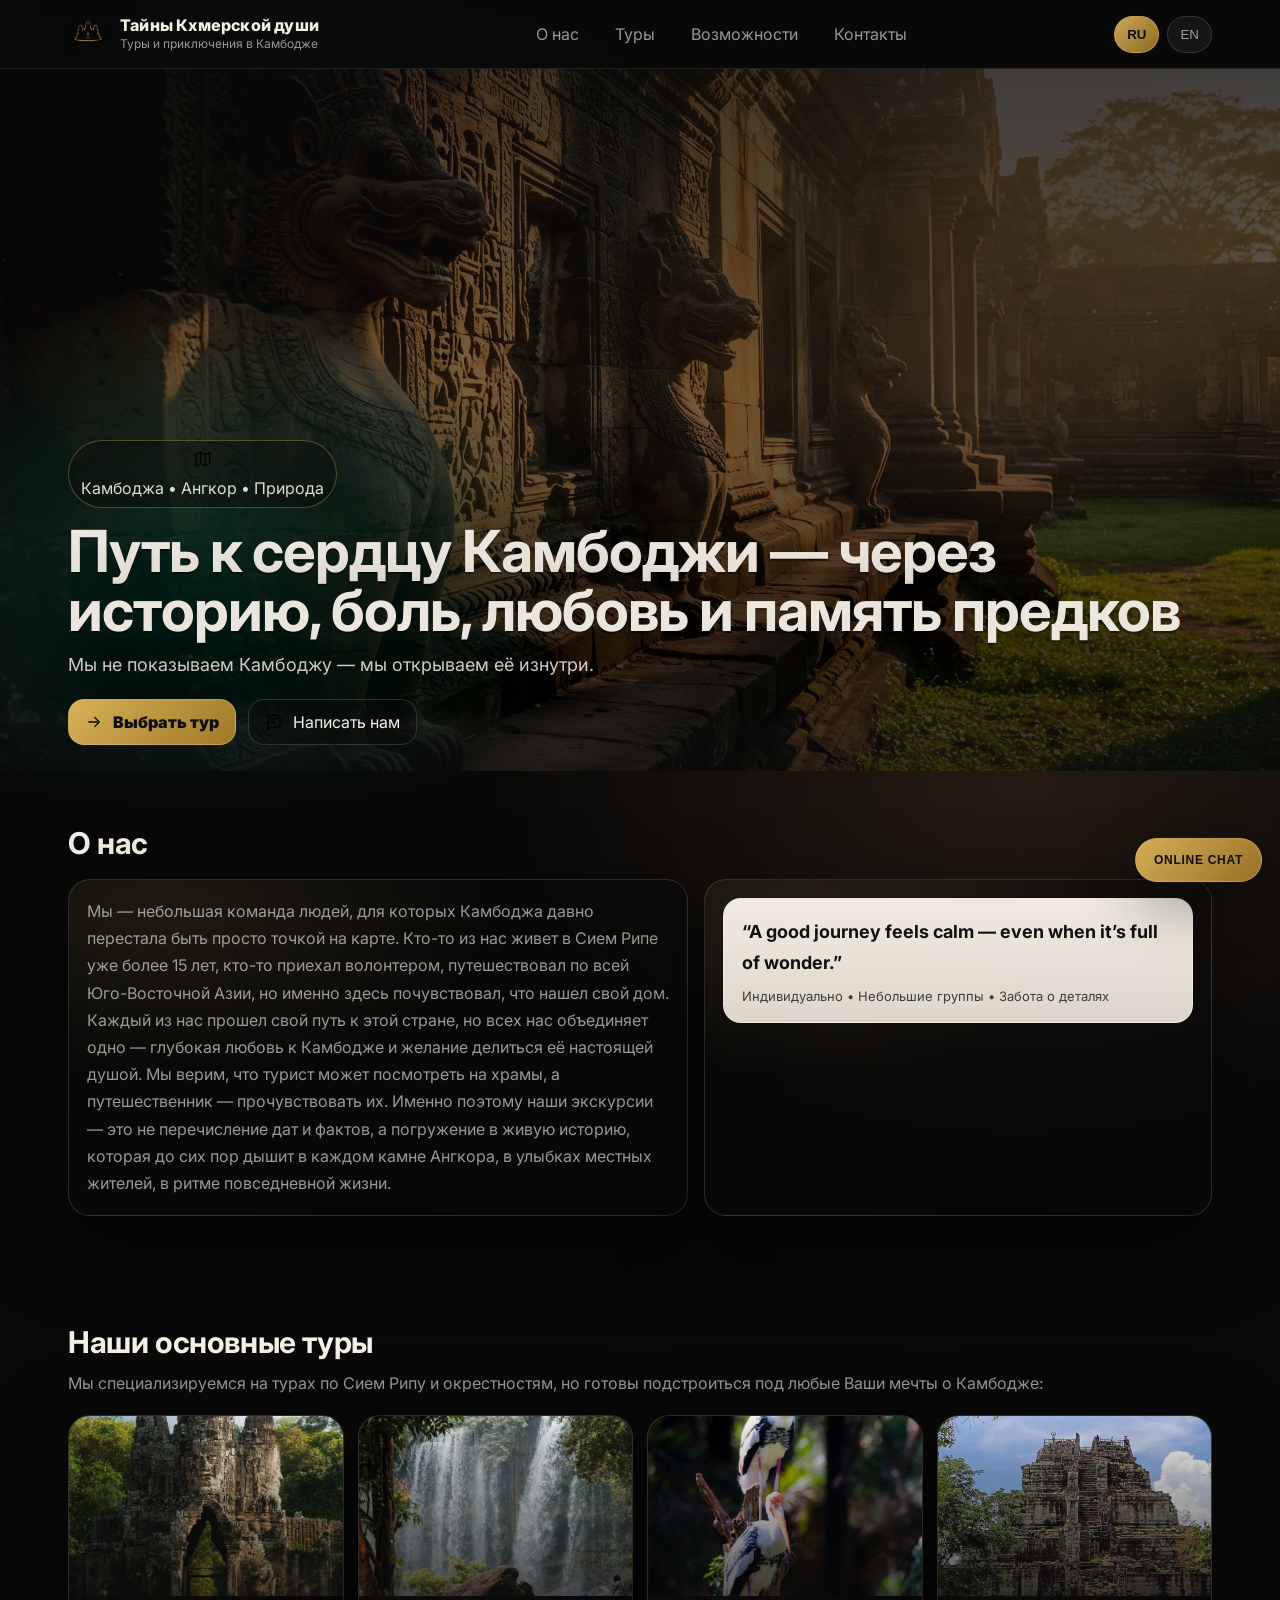
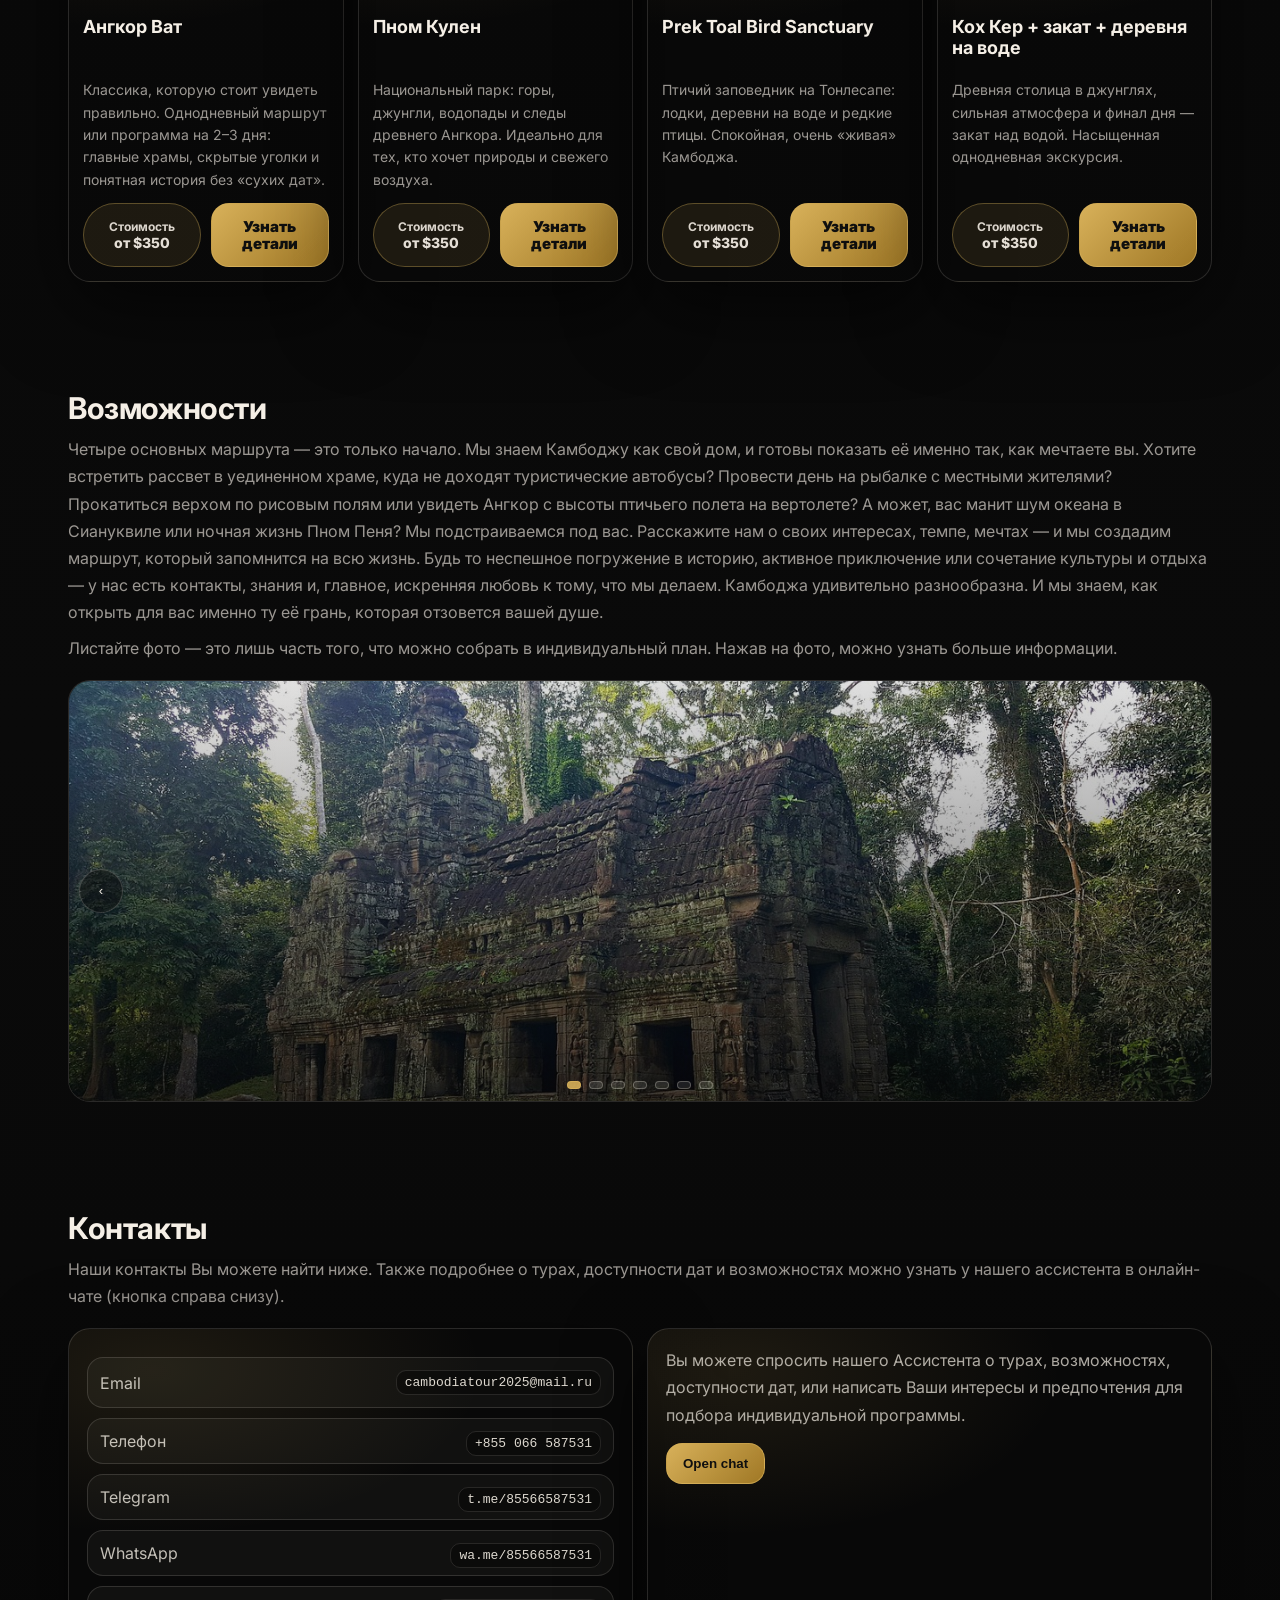
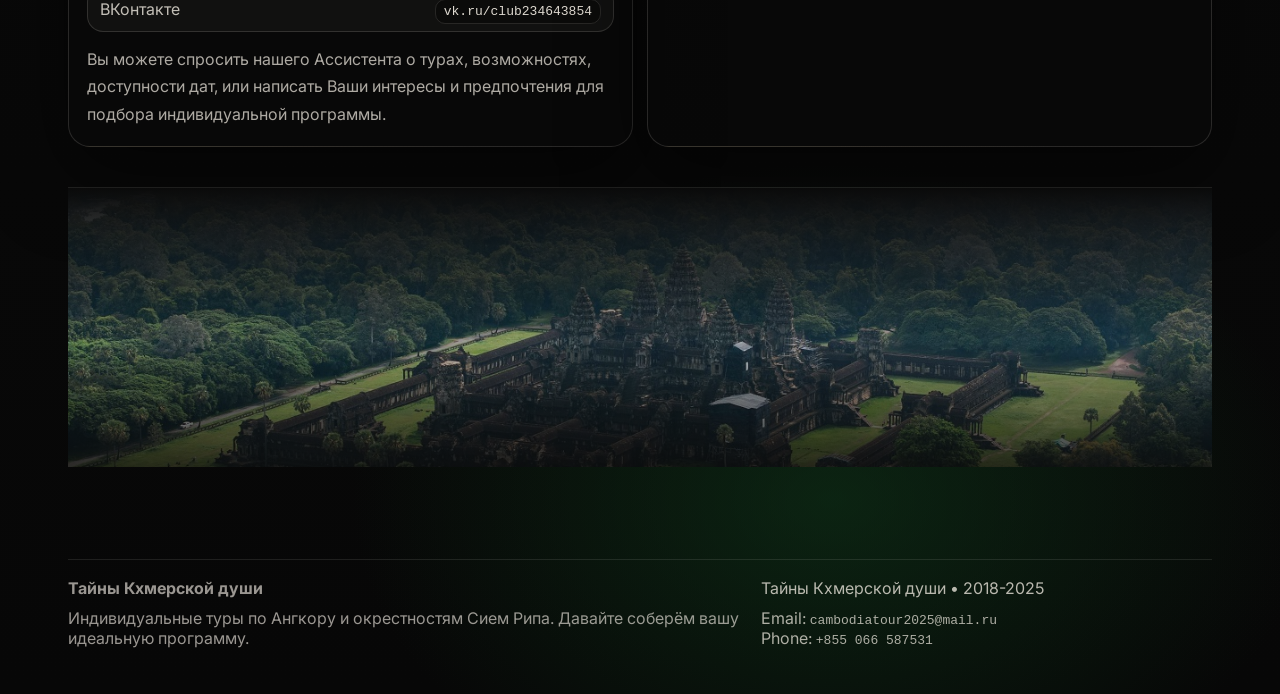
==== index.html @ 043d1177 "Update site to new version" ====
<!doctype html>
<html lang="ru">
<head>
  <meta charset="utf-8" />
  <meta name="viewport" content="width=device-width,initial-scale=1" />
  <title>Тайны Кхмерской души — Туры в Камбодже</title>
  <meta name="description" content="Премиальные туры и впечатления в Камбодже: Ангкор Ват, Пном Кулен, Prek Toal, Кох Кер." />
  <link rel="icon" href="assets/img/favicon.png" />
  <link rel="preconnect" href="https://fonts.googleapis.com">
  <link rel="preconnect" href="https://fonts.gstatic.com" crossorigin>
  <link href="https://fonts.googleapis.com/css2?family=Inter:wght@400;600;700;800;900&display=swap" rel="stylesheet">
  <link rel="stylesheet" href="css/styles.css" />
</head>
<body>

<header>
  <div class="container">
    <div class="nav">
      <a class="brand" href="#top" aria-label="Home">
        <img src="assets/img/logo.png" alt="Logo" />
        <div class="title">
          <b id="brandName">Тайны Кхмерской души</b>
          <span id="brandTag">Туры и приключения в Камбодже</span>
        </div>
      </a>

      <nav aria-label="Primary">
        <ul>
          <li><a href="#about" data-i18n="nav_about">О нас</a></li>
          <li><a href="#tours" data-i18n="nav_tours">Туры</a></li>
          <li><a href="#abilities" data-i18n="nav_abilities">Возможности</a></li>
          <li><a href="#contacts" data-i18n="nav_contacts">Контакты</a></li>
        </ul>
      </nav>

      <div class="lang" aria-label="Language">
        <button data-lang="ru" class="active">RU</button>
        <button data-lang="en">EN</button>
      </div>
    </div>
  </div>
</header>

<main id="top">
  <section class="hero" aria-label="Hero">
    <div class="container inner">
      <div class="pill">
        <img src="assets/icons/map.svg" alt="" />
        <span data-i18n="hero_pill">Камбоджа • Туры • Камбоджа</span>
      </div>

      <h1 data-i18n="hero_title">Путь к сердцу Камбоджи — через историю, боль, любовь и память предков</h1>
      <p class="lead" data-i18n="hero_lead">
        Мы не показываем Камбоджу — мы открываем её изнутри.
      </p>

      <div class="actions">
        <a class="btn primary" href="#tours">
          <img class="ic" src="assets/icons/arrow.svg" alt="" />
          <span data-i18n="hero_cta_primary">Выбрать тур</span>
        </a>

        <a class="btn" href="#contacts">
          <img class="ic" src="assets/icons/chat.svg" alt="" />
          <span data-i18n="hero_cta_secondary">Написать нам</span>
        </a>
      </div>
    </div>
  </section>

  <section id="about" class="section">
    <div class="container">
      <h2 data-i18n="about_title">О нас</h2>

      <div class="about-grid">
        <div class="card about-card">
          <p data-i18n="about_text"></p>
        </div>
        <div class="card about-card">
          <div class="cream cream-inner">
            <p class="quote">“A good journey feels calm — even when it’s full of wonder.”</p>
            <div class="small" data-i18n="about_note"></div>
          </div>
        </div>
      </div>
    </div>
  </section>

  <section id="tours" class="section">
    <div class="container">
      <h2 data-i18n="tours_title"></h2>
      <p data-i18n="tours_lead"></p>

      <div class="tours">
        <article class="card tour">
          <div class="media" style="background-image:url('assets/img/tour1_angkorwat.jpg')"></div>
          <div class="body">
            <h3 data-i18n="tour1_t"></h3>
            <p data-i18n="tour1_p">Классика, которую стоит увидеть правильно. Однодневный маршрут или программа на 2–3 дня: главные храмы, скрытые уголки и понятная история без «сухих дат».</p>
            <div class="price">
              <span class="tag"><span class="price-title" data-i18n="price_from"></span><span class="price-value" data-i18n="price_from_350"></span></span>
              <a class="btn primary" href="tours/angkor-wat.html"><span data-i18n="order_btn"></span></a>
            </div>
          </div>
        </article>

        <article class="card tour">
          <div class="media" style="background-image:url('assets/img/tour2_phnomkulen.jpg')"></div>
          <div class="body">
            <h3 data-i18n="tour2_t"></h3>
            <p data-i18n="tour2_p">Национальный парк: горы, джунгли, водопады и следы древнего Ангкора. Идеально для тех, кто хочет природы и свежего воздуха.</p>
            <div class="price">
              <span class="tag"><span class="price-title" data-i18n="price_from"></span><span class="price-value" data-i18n="price_from_350"></span></span>
              <a class="btn primary" href="tours/phnom-kulen.html"><span data-i18n="order_btn"></span></a>
            </div>
          </div>
        </article>

        <article class="card tour">
          <div class="media" style="background-image:url('assets/img/tour3_prektoal.jpg')"></div>
          <div class="body">
            <h3 data-i18n="tour3_t"></h3>
            <p data-i18n="tour3_p">Птичий заповедник на Тонлесапе: лодки, деревни на воде и редкие птицы. Спокойная, очень «живая» Камбоджа.</p>
            <div class="price">
              <span class="tag"><span class="price-title" data-i18n="price_from"></span><span class="price-value" data-i18n="price_from_350"></span></span>
              <a class="btn primary" href="tours/prek-toal.html"><span data-i18n="order_btn"></span></a>
            </div>
          </div>
        </article>

        <article class="card tour">
          <div class="media" style="background-image:url('assets/img/tour4_kohker.jpg')"></div>
          <div class="body">
            <h3 data-i18n="tour4_t"></h3>
            <p data-i18n="tour4_p">Древняя столица в джунглях, сильная атмосфера и финал дня — закат над водой. Насыщенная однодневная экскурсия.</p>
            <div class="price">
              <span class="tag"><span class="price-title" data-i18n="price_from"></span><span class="price-value" data-i18n="price_from_350"></span></span>
              <a class="btn primary" href="tours/koh-ker.html"><span data-i18n="order_btn"></span></a>
            </div>
          </div>
        </article>
      </div>
    </div>
  </section>

  <section id="abilities" class="section">
    <div class="container">
      <h2 data-i18n="abilities_title"></h2>
      <p data-i18n="abilities_lead"></p>
      <p style="margin-top:8px" data-i18n="abilities_hint"></p>

      <div class="carousel" id="abilityCarousel" aria-label="Abilities carousel">
        <div class="track" id="abilityTrack">
          <div class="slide" style="background-image:url('assets/img/ability1.jpg')" data-href="tours/angkor-wat.html" aria-label="Angkor Wat"></div>
          <div class="slide" style="background-image:url('assets/img/ability2.jpg')"></div>
          <div class="slide" style="background-image:url('assets/img/ability3.jpg')" data-href="tours/floating-village.html" aria-label="Floating village"></div>
          <div class="slide" style="background-image:url('assets/img/ability4.jpg')" data-href="tours/koh-ker.html" aria-label="Koh Ker"></div>
          <div class="slide" style="background-image:url('assets/img/ability5.jpg')" data-href="tours/lotus-farm.html" aria-label="Jeep tours"></div>
          <div class="slide" style="background-image:url('assets/img/ability6_jeeps.jpg')" data-href="tours/jeeps.html" aria-label="Jeep tours"></div>
          <div class="slide" style="background-image:url('assets/img/ability-fishing.jpg')" data-href="tours/fishing.html" aria-label="Fishing"></div>
        </div>
        <div class="controls">
          <button id="prevSlide" aria-label="Previous">‹</button>
          <button id="nextSlide" aria-label="Next">›</button>
        </div>
        <div class="dots" id="abilityDots" aria-label="Carousel dots"></div>
      </div>
    </div>
  </section>

  <section id="contacts" class="section">
    <div class="container">
      <h2 data-i18n="contacts_title"></h2>
      <p data-i18n="contacts_lead"></p>

      <div class="contacts">
        <div class="card panel">
          <div class="field"><span data-i18n="email"></span> <code>cambodiatour2025@mail.ru</code></div>
          <div class="field"><span data-i18n="phone"></span> <a href="tel:+855066587531"><code>+855 066 587531</code></a></div>
          <div class="field"><span data-i18n="telegram"></span> <a href="https://t.me/85566587531" target="_blank" rel="noopener"><code>t.me/85566587531</code></a></div>
          <div class="field"><span data-i18n="whatsapp"></span> <a href="https://wa.me/85566587531" target="_blank" rel="noopener"><code>wa.me/85566587531</code></a></div>
          <div class="field"><span data-i18n="vk"></span> <a href="https://vk.ru/club234643854" target="_blank" rel="noopener"><code>vk.ru/club234643854</code></a></div>
<p style="margin-top:14px;color:rgba(245,239,230,.7)" data-i18n="chat_note"></p>
        </div>

        <div class="card panel">
<p style="margin:0;color:rgba(245,239,230,.7);line-height:1.7" data-i18n="chat_note"></p>
          <div class="actions" style="margin-top:14px">
            <button class="btn primary" type="button" data-open-chat>
              <span>Open chat</span>
            </button>
          </div>
        </div>
      </div>

      <div class="footer-photo" aria-label="Footer photo"></div>
    </div>
  </section>
</main>

<footer>
  <div class="container">
    <hr class="sep" />
    <div class="footer-grid">
      <div>
        <b id="footerBrand">Тайны Кхмерской души</b>
        <p style="margin:10px 0 0" data-i18n="footer_text"></p>
      </div>
      <div>
        <div style="color:rgba(245,239,230,.75)" data-i18n="footer_rights"></div>
        <div style="margin-top:10px;color:rgba(245,239,230,.7)">
          Email: <a href="mailto:cambodiatour2025@mail.ru" style="color:inherit;text-decoration:none"><code>cambodiatour2025@mail.ru</code></a><br/>
          Phone: <a href="tel:+855066587531" style="color:inherit;text-decoration:none"><code>+855 066 587531</code></a>
        </div>
      </div>
    </div>
  </div>
</footer>

<button class="chat-fab" id="chatFab" aria-label="Open chat" type="button">
  <span>Online chat</span>
</button>

<div class="chat-panel" id="chatPanel" aria-label="Chat panel">
  <div class="card" style="height:100%">
    <div class="chat-head">
      <b>Online assistant</b>
      <button id="chatClose" aria-label="Close">✕</button>
    </div>
    <div class="chat-body" id="chatBody">
      <div class="msg">👋 Привет! Напишите свои предпочтения и интересы — предложу туры, маршруты.</div>
    </div>
    <div class="chat-input">
      <input id="chatInput" placeholder="Message..." />
      <button id="chatSend" type="button">Send</button>
    </div>
  </div>
</div>

<script src="js/i18n.js"></script>
<script src="js/config.js"></script>
<script src="js/app.js"></script>
</body>
</html>
---- css/styles.css ----
:root{
  --bg:#0a0a0a;
  --forest:#0f3b2e;
  --forest2:#0f3b1b;
  --wood:#3b2a1a;
  --cream:#f5efe6;
  --cream2:#efe7dc;
  --ink:#0f0f0f;
  --gold:#d8b15a;
  --gold2:#b88a2a;
  --muted: rgba(245,239,230,.78);
  --muted2: rgba(245,239,230,.62);
  --border: rgba(245,239,230,.14);
  --shadow: 0 26px 80px rgba(0,0,0,.55);
  --radius: 22px;
}
*{box-sizing:border-box}
html{scroll-behavior:smooth}
body{
  margin:0;
  font-family: Inter, system-ui, -apple-system, Segoe UI, Roboto, Arial, sans-serif;
  color: var(--cream);
  background:
    radial-gradient(1200px 700px at 16% 10%, rgba(15,59,46,.75), transparent 60%),
    radial-gradient(900px 600px at 80% 20%, rgba(59,42,26,.55), transparent 60%),
    radial-gradient(800px 560px at 65% 95%, rgba(15,59,27,.55), transparent 60%),
    linear-gradient(180deg, #070707 0%, #0a0a0a 60%, #070707 100%);
}
a{color:inherit;text-decoration:none}
img{max-width:100%;display:block}
.container{max-width:1180px;margin:0 auto;padding:0 18px}

header{
  position:sticky;top:0;z-index:40;
  backdrop-filter: blur(10px);
  background: rgba(10,10,10,.62);
  border-bottom: 1px solid rgba(245,239,230,.10);
}
.nav{display:flex;align-items:center;justify-content:space-between;padding:14px 0;gap:14px}
.brand{display:flex;align-items:center;gap:12px;min-width:260px}
.brand img{width:40px;height:40px;filter: drop-shadow(0 10px 22px rgba(0,0,0,.6))}
.brand .title{display:flex;flex-direction:column;line-height:1.05}
.brand .title b{font-weight:800;letter-spacing:.2px}
.brand .title span{font-size:12px;color:var(--muted2);margin-top:4px}

nav ul{display:flex;list-style:none;gap:10px;padding:0;margin:0;align-items:center}
nav a{padding:10px 12px;border-radius:999px;color:var(--muted2);border:1px solid transparent}
nav a:hover{color:var(--cream);border-color:rgba(245,239,230,.16);background:rgba(245,239,230,.06)}

.lang{display:flex;gap:8px;align-items:center}
.lang button{
  padding:10px 12px;border-radius:999px;
  border:1px solid rgba(245,239,230,.14);
  background:rgba(245,239,230,.06);
  color:var(--muted2);cursor:pointer
}
.lang button.active{
  color:var(--ink);
  background:linear-gradient(135deg, rgba(216,177,90,.95), rgba(184,138,42,.75));
  border-color:rgba(216,177,90,.55);
  font-weight:800
}

.hero{
  position:relative;min-height:78vh;display:flex;align-items:flex-end;
  padding:44px 0 26px;overflow:hidden
}
.hero::before{
  content:"";position:absolute;inset:0;
  background-image:url("../assets/img/hero.jpg");
  background-size:cover;background-position:center;
  filter:saturate(1.05) contrast(1.05);
  transform:scale(1.02);
  z-index:0;
}
.hero::after{
  content:"";position:absolute;inset:0;
  background:
    radial-gradient(700px 500px at 16% 70%, rgba(15,59,46,.70), transparent 55%),
    radial-gradient(800px 520px at 82% 30%, rgba(59,42,26,.60), transparent 58%),
    linear-gradient(180deg, rgba(10,10,10,.78) 0%, rgba(10,10,10,.55) 45%, rgba(10,10,10,.82) 100%);
  z-index:0;pointer-events:none;
}
.hero .inner{position:relative;z-index:1;width:100%}
.pill{
  display:inline-flex;
  flex-direction:column;
  align-items:center;
  gap:2px;
  text-align:center;align-items:center;gap:10px;
  padding:9px 12px;border-radius:999px;
  border:1px solid rgba(216,177,90,.35);
  background:rgba(10,10,10,.40);
  color:rgba(245,239,230,.92)
}
.pill img{width:18px;height:18px;opacity:.95}
.hero h1{
  margin:14px 0 10px;
  font-size:clamp(34px, 4.6vw, 58px);
  line-height:1.02;letter-spacing:-1px;
  color: rgba(245,239,230,.96);
  text-shadow:0 18px 70px rgba(0,0,0,.75), 0 2px 0 rgba(0,0,0,.35);
  
  white-space: pre-line;
}
.hero .lead{
  max-width:760px;font-size:18px;line-height:1.7;
  color:rgba(245,239,230,.84);margin:0 0 18px;
  text-shadow:0 12px 42px rgba(0,0,0,.6);
}
.actions{display:flex;flex-wrap:wrap;gap:12px;margin-top:14px}
.btn{
  display:inline-flex;
  flex-direction:row;
  align-items:center;
  justify-content:center;
  gap:10px;
  text-align:center;
  padding:12px 16px;
  border-radius:16px;
  border:1px solid rgba(245,239,230,.16);
  background:rgba(10,10,10,.42);
  color:var(--cream);
  cursor:pointer;
  transition:transform .15s ease, background .15s ease, border-color .15s ease;
}
.btn:hover{transform:translateY(-1px);background:rgba(245,239,230,.08);border-color:rgba(245,239,230,.22)}
.btn.primary{
  color:var(--ink);
  background:linear-gradient(135deg, rgba(216,177,90,1), rgba(184,138,42,.86));
  border-color:rgba(216,177,90,.65);
  font-weight:900
}
.btn.primary:hover{background:linear-gradient(135deg, rgba(216,177,90,1), rgba(184,138,42,.9))}
.btn .ic{width:18px;height:18px;opacity:.95}

.section{padding:54px 0}
.section h2{margin:0 0 10px;font-size:30px;letter-spacing:-.4px}
.section p{margin:0;color:var(--muted2);line-height:1.7}

.card{
  border-radius:var(--radius);
  border:1px solid rgba(245,239,230,.14);
  background:
    radial-gradient(600px 300px at 15% 10%, rgba(216,177,90,.10), transparent 55%),
    rgba(10,10,10,.45);
  box-shadow:var(--shadow);
  overflow:hidden
}

.about-grid{display:grid;grid-template-columns:1.1fr .9fr;gap:16px;margin-top:18px;align-items:stretch}
.about-card{padding:18px}
.cream{
  background:linear-gradient(180deg, rgba(245,239,230,.98), rgba(239,231,220,.92));
  color:#151515;border:1px solid rgba(245,239,230,.65);
  border-radius:18px
}
.cream-inner{padding:18px}
.quote{font-size:18px;line-height:1.6;margin:0;color:#151515;font-weight:700}
.cream .quote{color:#111;opacity:1}
.small{font-size:13px;opacity:1;color:rgba(0,0,0,.72);margin-top:10px}

.tours{display:grid;grid-template-columns:repeat(4, 1fr);gap:14px;margin-top:18px}
.tour{display:flex;flex-direction:column}
.tour .media{height:180px;background-size:cover;background-position:center;position:relative}
.tour .media::after{content:"";position:absolute;inset:0;background:linear-gradient(180deg, rgba(0,0,0,.05) 0%, rgba(10,10,10,.68) 100%)}
.tour .body{padding:14px}
.tour h3{margin:6px 0 8px;font-size:18px}
.tour h3{display:-webkit-box;-webkit-line-clamp:2;-webkit-box-orient:vertical;overflow:hidden;min-height:calc(22px * 1.25 * 2)}
.tour p{margin:0 0 12px;color:var(--muted2);font-size:14px;line-height:1.6;display:-webkit-box;-webkit-line-clamp:5;-webkit-box-orient:vertical;overflow:hidden;min-height: calc(14px * 1.6 * 5)}
.price{display:flex;align-items:flex-end;justify-content:space-between;gap:10px;margin-top:auto;min-height:64px}
.price .tag{
  display:inline-flex;
  flex-direction:column;
  align-items:center;
  gap:2px;
  text-align:center;padding:7px 10px;border-radius:999px;
  border:1px solid rgba(216,177,90,.35);
  background:rgba(216,177,90,.10);
  color:rgba(245,239,230,.92);
  font-weight:700;font-size:13px
}

/* Tour cards: make price chip and CTA button visually balanced */
.card.tour .price{
  align-items:stretch;
}
.card.tour .price .tag{
  flex:1;
  justify-content:center;
  padding:10px 14px;
  font-size:14px;
}
.card.tour .price .btn{
  flex:1;
  padding:10px 14px;
  font-size:15px;
  border-radius:18px;
  line-height:1.15;
}


.carousel{position:relative;border-radius:var(--radius);overflow:hidden;border:1px solid rgba(245,239,230,.14);background:rgba(10,10,10,.45);margin-top:18px}
.carousel .track{display:flex;transition:transform .55s ease}
.carousel .slide{min-width:100%;height:420px;background-size:cover;background-position:center;position:relative}
.carousel .slide::after{
  content:"";position:absolute;inset:0;
  background:
    radial-gradient(650px 380px at 15% 15%, rgba(245,239,230,.12), transparent 55%),
    linear-gradient(180deg, rgba(0,0,0,.12), rgba(10,10,10,.62));
}
.carousel .controls{position:absolute;inset:0;display:flex;align-items:center;justify-content:space-between;padding:0 10px;pointer-events:none}
.carousel .controls button{
  pointer-events:auto;width:44px;height:44px;border-radius:999px;
  border:1px solid rgba(245,239,230,.18);
  background:rgba(10,10,10,.45);color:var(--cream);cursor:pointer
}
.carousel .dots{position:absolute;left:0;right:0;bottom:12px;display:flex;justify-content:center;gap:8px}
.carousel .dot{width:8px;height:8px;border-radius:999px;border:1px solid rgba(245,239,230,.28);background:rgba(245,239,230,.10);cursor:pointer}
.carousel .dot.active{background:rgba(216,177,90,.9);border-color:rgba(216,177,90,.9)}

.contacts{display:grid;grid-template-columns:1fr 1fr;gap:14px;margin-top:18px}
.panel{padding:18px}
.field{
  display:flex;align-items:center;justify-content:space-between;gap:14px;
  padding:12px 12px;border-radius:16px;border:1px solid rgba(245,239,230,.14);
  background:rgba(245,239,230,.04);color:var(--muted);margin-top:10px
}
.field a{color:var(--cream)}
.field code{
  background:rgba(0,0,0,.35);padding:4px 8px;border-radius:10px;
  border:1px solid rgba(245,239,230,.12);color:rgba(245,239,230,.9)
}

.footer-photo{position:relative;height:280px;overflow:hidden;margin-top:40px;border-top:1px solid rgba(245,239,230,.10)}
.footer-photo::before{
  content:"";position:absolute;inset:0;
  background-image:url("../assets/img/footer.jpg");
  background-size:cover;background-position:center;filter:saturate(1.02)
}
.footer-photo::after{
  content:"";position:absolute;inset:0;
  background:linear-gradient(180deg, rgba(10,10,10,1) 0%, rgba(10,10,10,.55) 35%, rgba(10,10,10,.18) 55%, rgba(10,10,10,.82) 100%);
}
footer{padding:20px 0 46px;color:var(--muted2)}
.footer-grid{display:grid;grid-template-columns:1.2fr .8fr;gap:16px;align-items:start}
hr.sep{border:0;border-top:1px solid rgba(245,239,230,.10);margin:18px 0}

/* Chat */
.chat-fab{
  position:fixed;right:18px;bottom:18px;z-index:60;
  padding:14px 18px;
  border-radius:999px;
  border:1px solid rgba(216,177,90,.55);
  background:linear-gradient(135deg, rgba(216,177,90,.98), rgba(184,138,42,.8));
  color:var(--ink);
  box-shadow:0 18px 60px rgba(0,0,0,.45);
  display:flex;align-items:center;justify-content:center;
  gap:10px;
  cursor:pointer;
  font-weight:700;
  letter-spacing:.06em;
  text-transform:uppercase;
  font-size:12px;
}
.chat-fab img{display:none}
.chat-panel{
  position:fixed;right:18px;bottom:86px;z-index:60;
  width:min(360px, calc(100vw - 36px));height:460px;
  background:#0f1e1b;
  border-radius:18px;
  box-shadow:0 20px 50px rgba(0,0,0,.45);
  transform:translateY(10px);opacity:0;pointer-events:none;
  transition:opacity .18s ease, transform .18s ease
}
.chat-panel.open{opacity:1;transform:translateY(0);pointer-events:auto}
.chat-head{display:flex;align-items:center;justify-content:space-between;padding:12px 14px;border-bottom:1px solid rgba(245,239,230,.10)}
.chat-head button{
  width:36px;height:36px;border-radius:14px;border:1px solid rgba(245,239,230,.14);
  background:rgba(245,239,230,.05);color:var(--cream);cursor:pointer
}
.chat-body{padding:12px 14px;height:calc(100% - 120px);overflow:auto}
.msg{
  max-width:86%;padding:10px 12px;border-radius:16px;border:1px solid rgba(245,239,230,.12);
  background:rgba(245,239,230,.05);margin:0 0 10px;color:var(--muted);line-height:1.55;font-size:14px
}
.msg.me{margin-left:auto;background:rgba(216,177,90,.12);border-color:rgba(216,177,90,.25)}
.chat-input{display:flex;gap:10px;padding:12px 14px;border-top:1px solid rgba(245,239,230,.10)}
.chat-input input{
  flex:1;border-radius:14px;border:1px solid rgba(245,239,230,.14);
  background:rgba(0,0,0,.25);color:var(--cream);padding:12px 12px;outline:none
}
.chat-input button{
  padding:12px 12px;border-radius:14px;border:1px solid rgba(216,177,90,.55);
  background:rgba(216,177,90,.18);color:var(--cream);cursor:pointer
}

@media (max-width:1020px){
  .tours{grid-template-columns:repeat(2,1fr)}
  .about-grid{grid-template-columns:1fr}
  .contacts{grid-template-columns:1fr}
  .carousel .slide{height:360px}
  nav ul{display:none}
  .brand{min-width:auto}
}
@media (max-width:520px){
  .hero{min-height:72vh}
  .tours{grid-template-columns:1fr}
}

/* Tour pages */
.tour-detail{display:grid;grid-template-columns:1.1fr .9fr;gap:26px;align-items:start}
.tour-detail__text h1{margin:0 0 10px}
.tour-detail__text .muted{margin:0 0 14px;color:rgba(245,239,230,.75)}
.tour-detail__text .prose{color:rgba(245,239,230,.88);line-height:1.65}
.tour-detail__text .actions{margin-top:18px;display:flex;gap:12px;flex-wrap:wrap}
.tour-gallery{display:grid;grid-template-columns:1fr;gap:12px}
.tour-gallery img{width:100%;height:260px;object-fit:cover;border-radius:18px;border:1px solid rgba(245,239,230,.12)}
/* Tour mosaic (right column) */
.tour-mosaic{display:grid;grid-template-columns:repeat(6,1fr);grid-auto-rows:92px;gap:12px}
.tour-mosaic img{width:100%;height:100%;object-fit:cover;border-radius:18px;border:1px solid rgba(245,239,230,.12);box-shadow:0 18px 45px rgba(0,0,0,.35);display:block}
/* Layout: works with 3–5 images */
.tour-mosaic img:nth-child(1){grid-column:1 / span 6;grid-row:1 / span 3}
.tour-mosaic img:nth-child(2){grid-column:1 / span 3;grid-row:4 / span 2}
.tour-mosaic img:nth-child(3){grid-column:4 / span 3;grid-row:4 / span 2}
.tour-mosaic img:nth-child(4){grid-column:1 / span 2;grid-row:6 / span 2}
.tour-mosaic img:nth-child(5){grid-column:3 / span 4;grid-row:6 / span 2}

@media (max-width: 900px){
  .tour-mosaic{grid-template-columns:1fr;grid-auto-rows:220px}
  .tour-mosaic img:nth-child(n){grid-column:auto;grid-row:auto}
}

@media (max-width: 900px){
  .tour-detail{grid-template-columns:1fr}
  .tour-gallery img{height:220px}
}


.tag .price-title{font-weight:700;font-size:12px;line-height:1.1;opacity:.95}
.tag .price-value{font-weight:800;font-size:14px;line-height:1.1}

/* ===== TOUR VIDEO FIX ===== */
.tour-video{
  position: relative;
  width: 100%;
  aspect-ratio: 16 / 9;
  border-radius: 18px;
  overflow: hidden;
  border: 1px solid rgba(245,239,230,.12);
  box-shadow: 0 18px 45px rgba(0,0,0,.35);
  background: #000;
}

.tour-video video{
  width: 100%;
  height: 100%;
  object-fit: cover;
  display: block;
}

/* ===== JEEP TOUR: VIDEO BACKGROUND (FINAL) ===== */

.tour-mosaic--video{
  position: relative;
  overflow: hidden;
}

/* видео — фоном */
.tour-mosaic--video .tour-video-bg{
  position: absolute;
  inset: 0;
  z-index: 0;
}

.tour-mosaic--video .tour-video-bg video{
  width: 100%;
  height: 100%;
  object-fit: cover;
}

/* картинки поверх видео */
.tour-mosaic--video img{
  position: relative;
  z-index: 1;
}
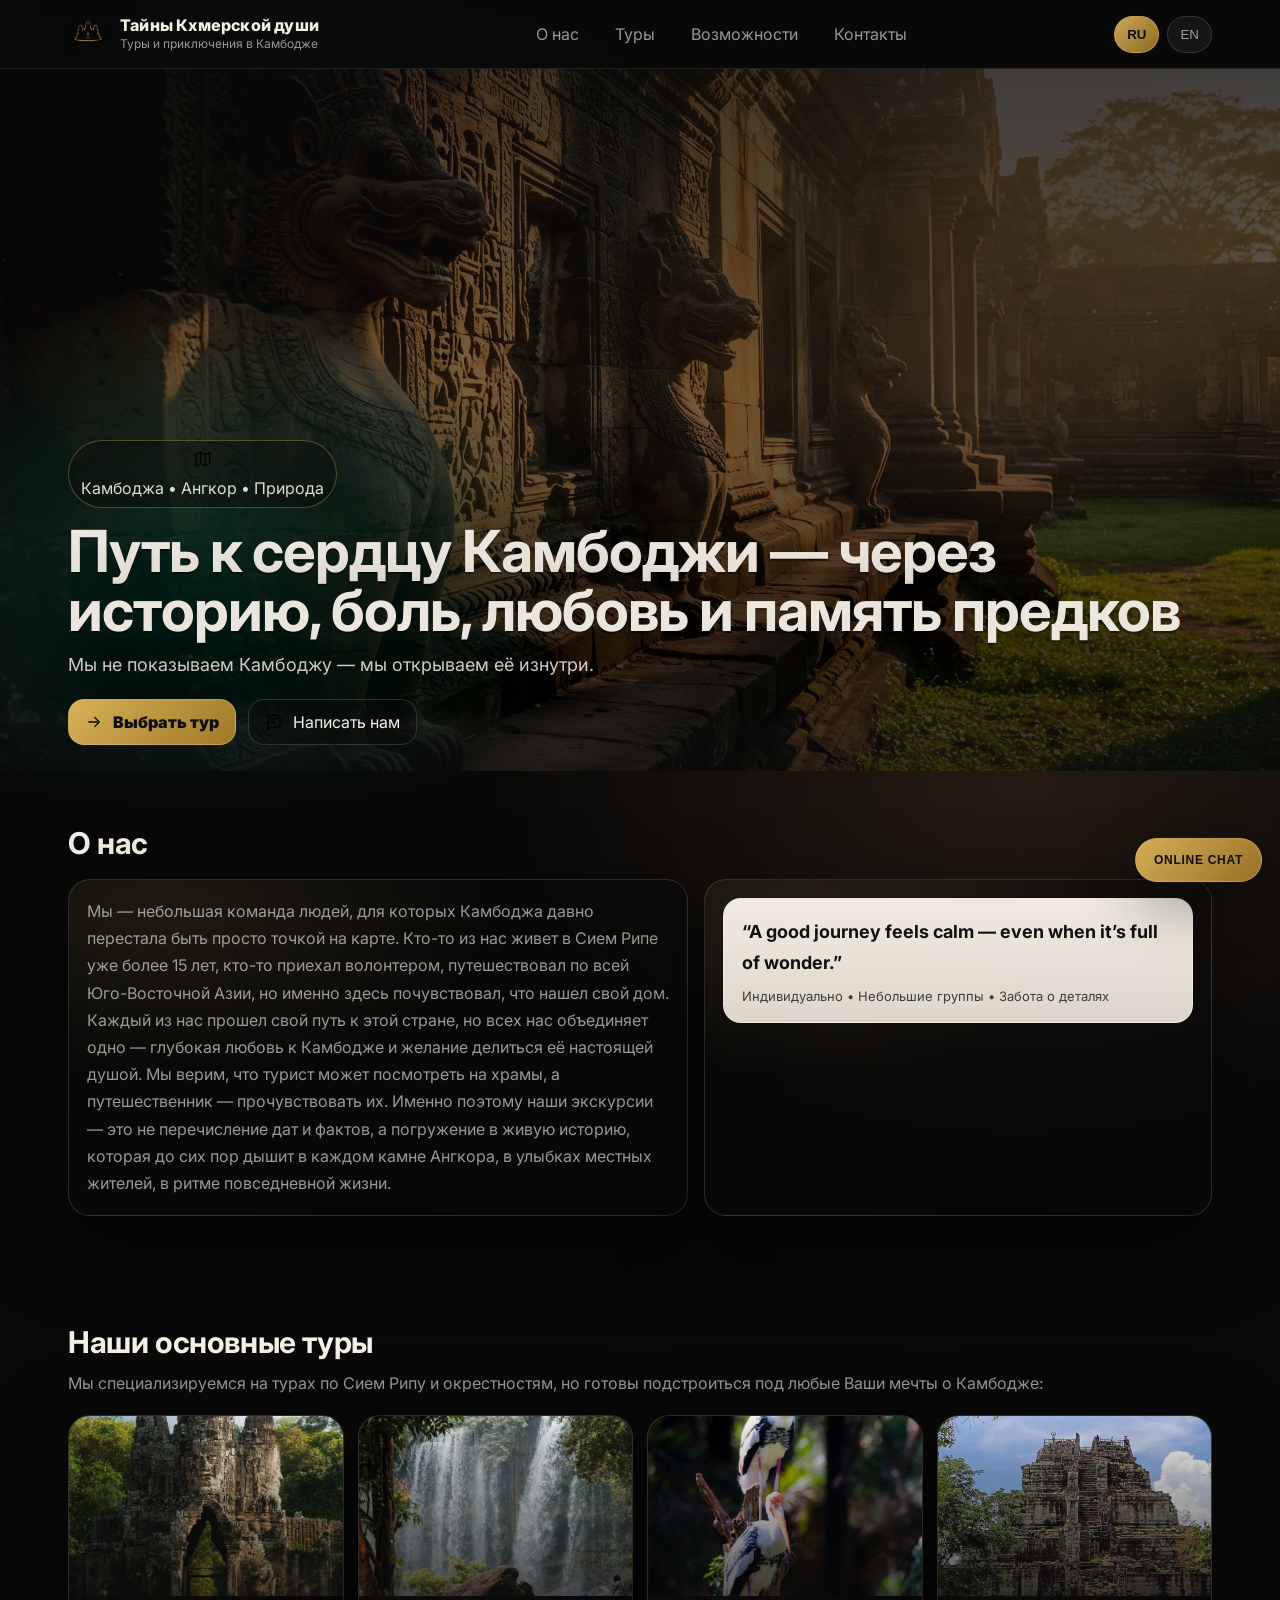
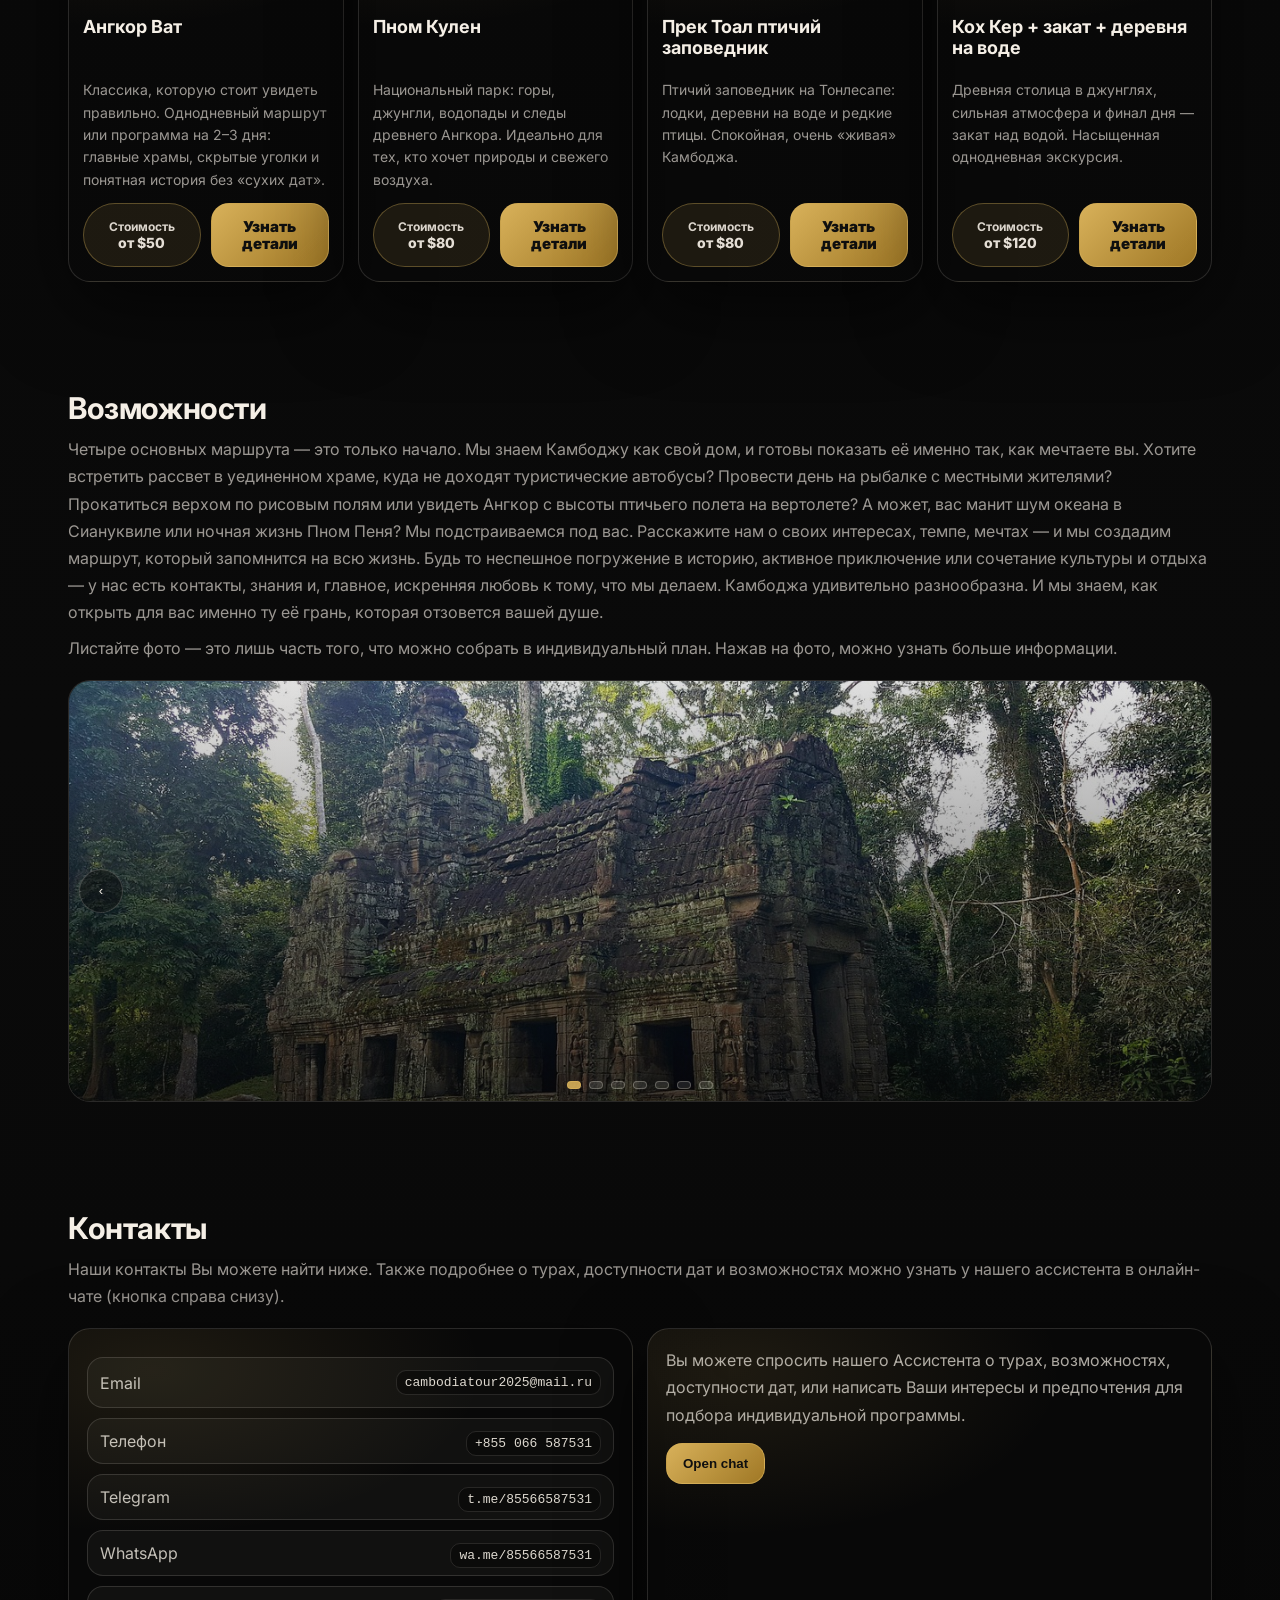
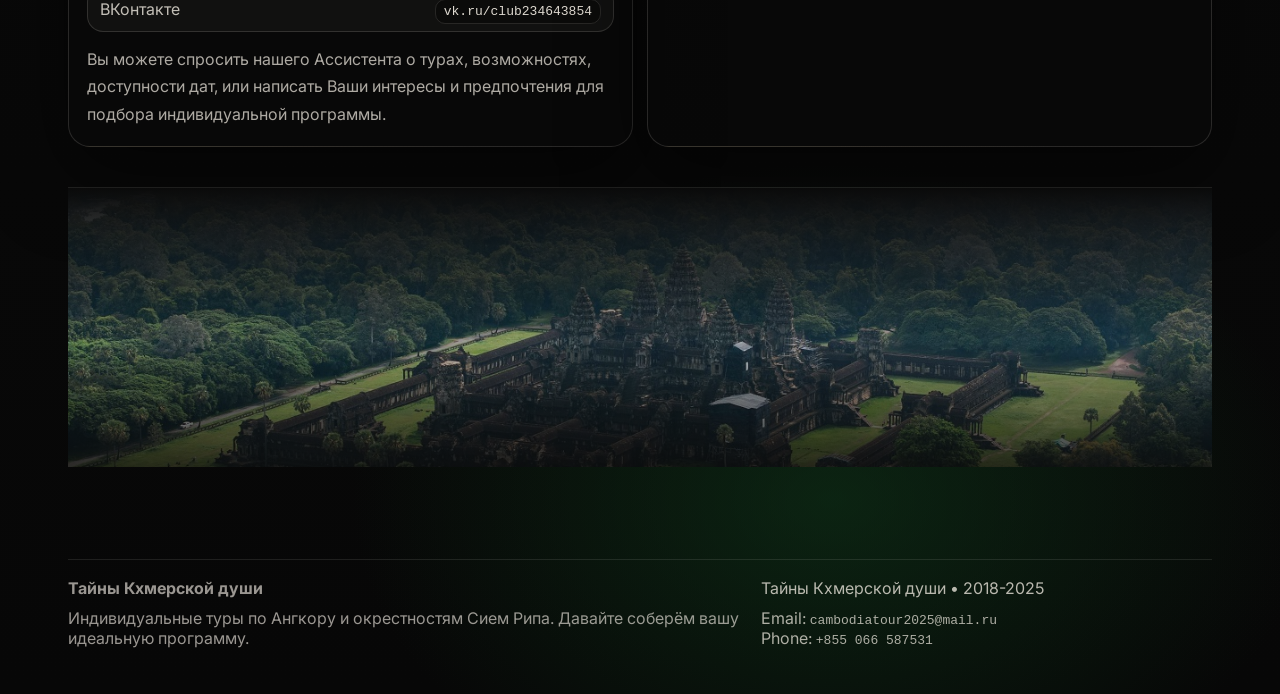
==== commit cf88d667: "Set different prices for tours via i18n" ====
--- a/index.html
+++ b/index.html
@@ -98,7 +98,7 @@
             <h3 data-i18n="tour1_t"></h3>
             <p data-i18n="tour1_p">Классика, которую стоит увидеть правильно. Однодневный маршрут или программа на 2–3 дня: главные храмы, скрытые уголки и понятная история без «сухих дат».</p>
             <div class="price">
-              <span class="tag"><span class="price-title" data-i18n="price_from"></span><span class="price-value" data-i18n="price_from_350"></span></span>
+              <span class="tag"><span class="price-title" data-i18n="price_from"></span><span class="price-value" data-i18n="price_angkor"></span></span>
               <a class="btn primary" href="tours/angkor-wat.html"><span data-i18n="order_btn"></span></a>
             </div>
           </div>
@@ -110,7 +110,7 @@
             <h3 data-i18n="tour2_t"></h3>
             <p data-i18n="tour2_p">Национальный парк: горы, джунгли, водопады и следы древнего Ангкора. Идеально для тех, кто хочет природы и свежего воздуха.</p>
             <div class="price">
-              <span class="tag"><span class="price-title" data-i18n="price_from"></span><span class="price-value" data-i18n="price_from_350"></span></span>
+              <span class="tag"><span class="price-title" data-i18n="price_from"></span><span class="price-value" data-i18n="price_kulen"></span></span>
               <a class="btn primary" href="tours/phnom-kulen.html"><span data-i18n="order_btn"></span></a>
             </div>
           </div>
@@ -122,7 +122,7 @@
             <h3 data-i18n="tour3_t"></h3>
             <p data-i18n="tour3_p">Птичий заповедник на Тонлесапе: лодки, деревни на воде и редкие птицы. Спокойная, очень «живая» Камбоджа.</p>
             <div class="price">
-              <span class="tag"><span class="price-title" data-i18n="price_from"></span><span class="price-value" data-i18n="price_from_350"></span></span>
+              <span class="tag"><span class="price-title" data-i18n="price_from"></span><span class="price-value" data-i18n="price_prek_toal"></span></span>
               <a class="btn primary" href="tours/prek-toal.html"><span data-i18n="order_btn"></span></a>
             </div>
           </div>
@@ -134,7 +134,7 @@
             <h3 data-i18n="tour4_t"></h3>
             <p data-i18n="tour4_p">Древняя столица в джунглях, сильная атмосфера и финал дня — закат над водой. Насыщенная однодневная экскурсия.</p>
             <div class="price">
-              <span class="tag"><span class="price-title" data-i18n="price_from"></span><span class="price-value" data-i18n="price_from_350"></span></span>
+              <span class="tag"><span class="price-title" data-i18n="price_from"></span><span class="price-value" data-i18n="price_koh_ker"></span></span>
               <a class="btn primary" href="tours/koh-ker.html"><span data-i18n="order_btn"></span></a>
             </div>
           </div>
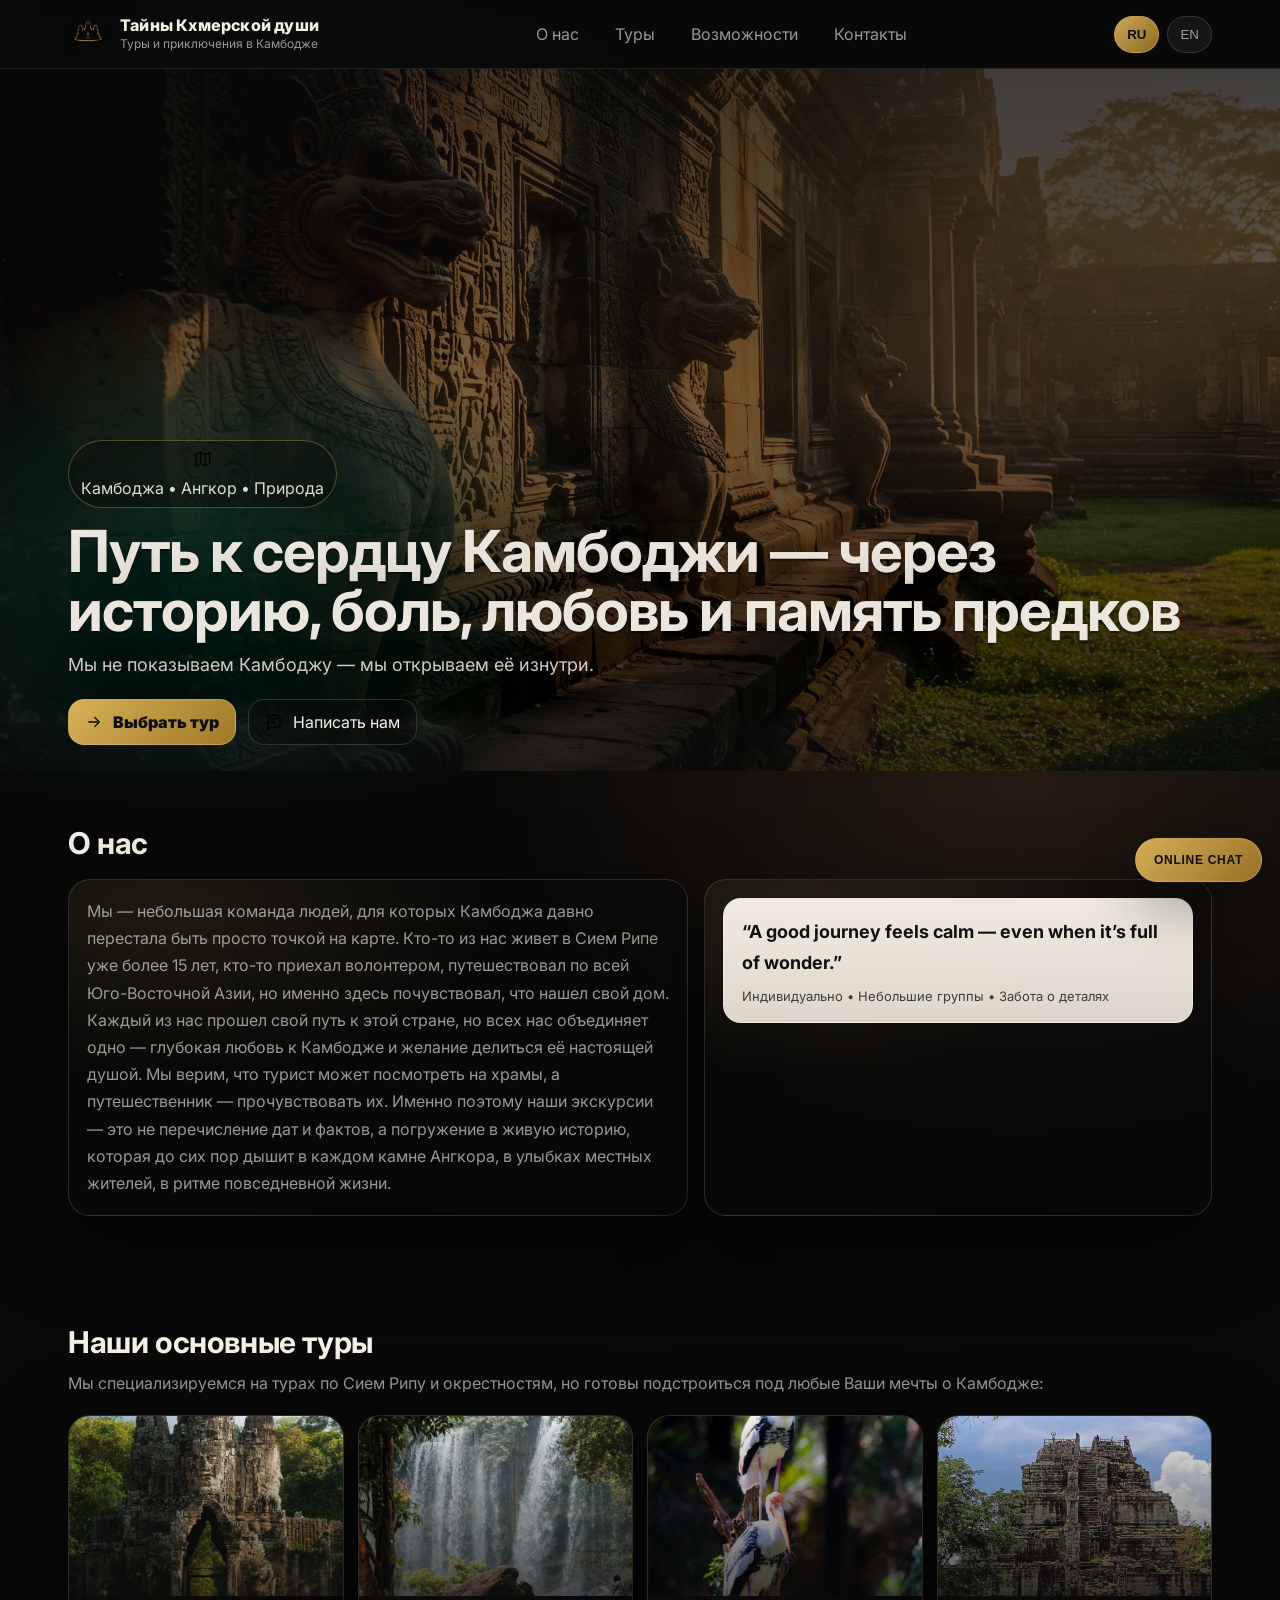
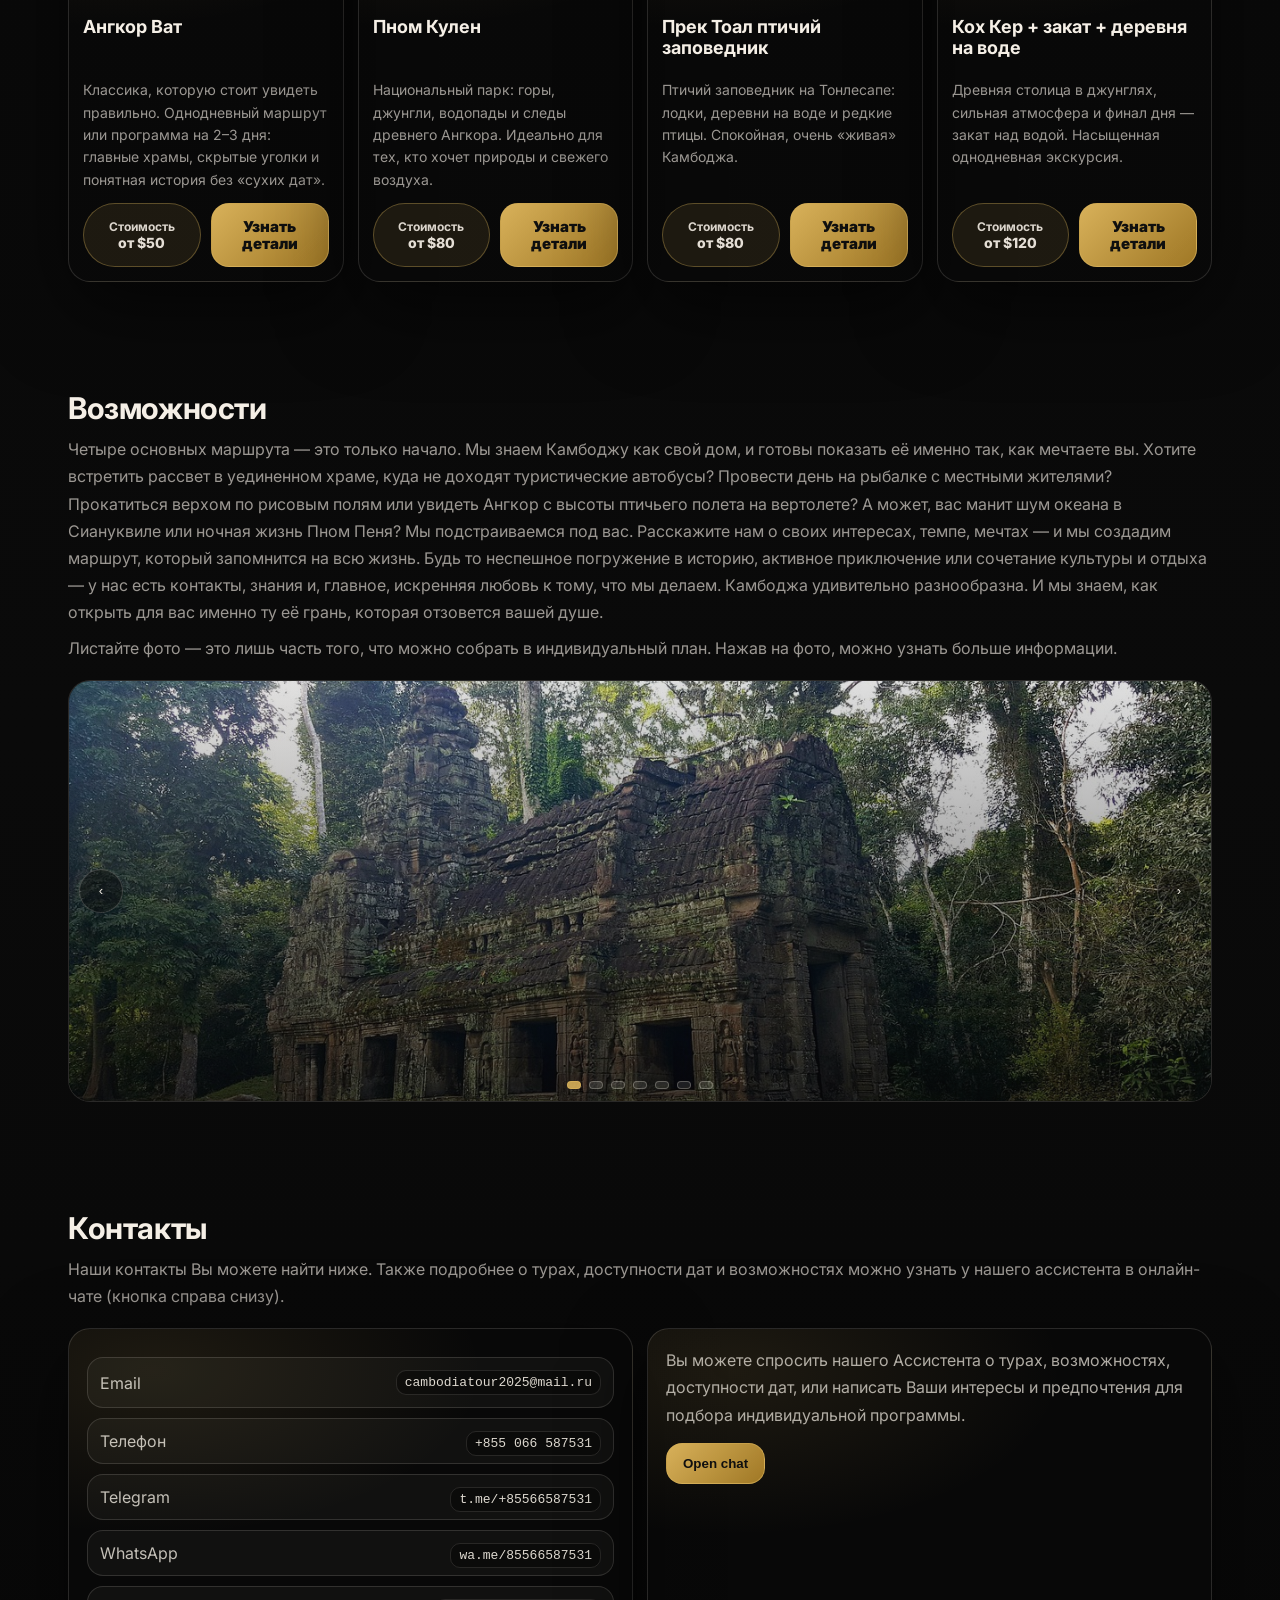
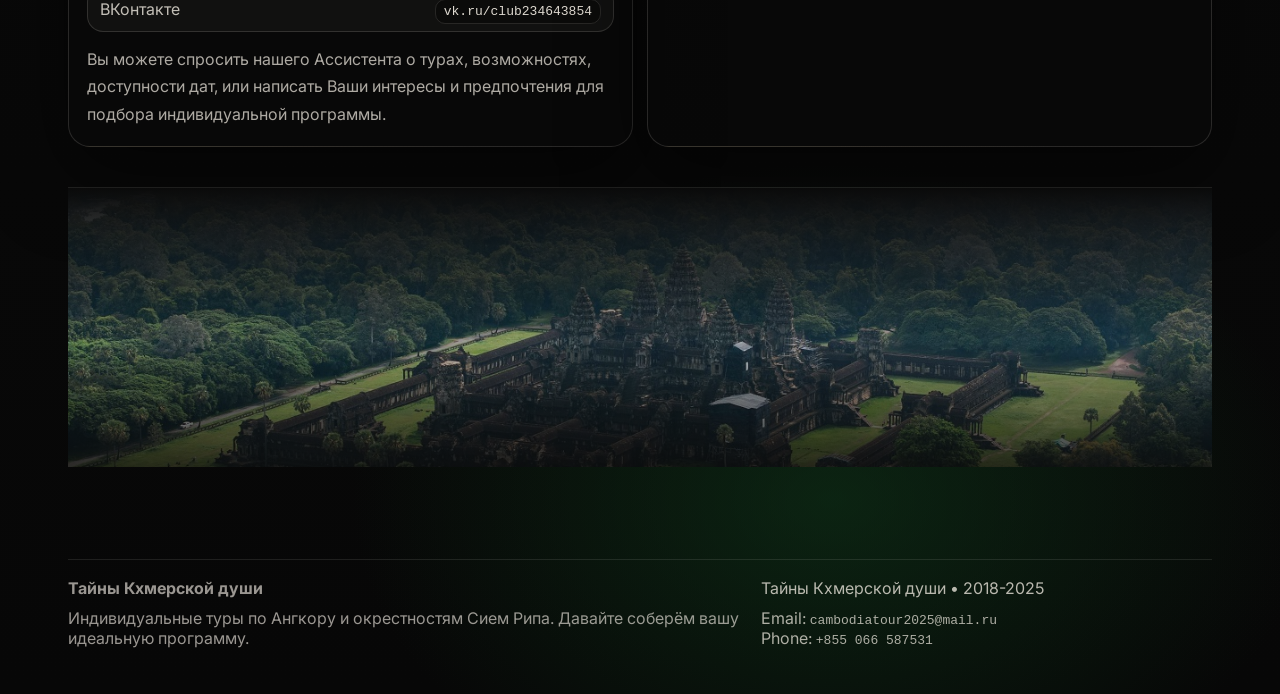
==== commit 1f2b68a9: "fix tg" ====
--- a/index.html
+++ b/index.html
@@ -177,7 +177,7 @@
         <div class="card panel">
           <div class="field"><span data-i18n="email"></span> <code>cambodiatour2025@mail.ru</code></div>
           <div class="field"><span data-i18n="phone"></span> <a href="tel:+855066587531"><code>+855 066 587531</code></a></div>
-          <div class="field"><span data-i18n="telegram"></span> <a href="https://t.me/85566587531" target="_blank" rel="noopener"><code>t.me/85566587531</code></a></div>
+          <div class="field"><span data-i18n="telegram"></span> <a href="https://t.me/+85566587531" target="_blank" rel="noopener"><code>t.me/+85566587531</code></a></div>
           <div class="field"><span data-i18n="whatsapp"></span> <a href="https://wa.me/85566587531" target="_blank" rel="noopener"><code>wa.me/85566587531</code></a></div>
           <div class="field"><span data-i18n="vk"></span> <a href="https://vk.ru/club234643854" target="_blank" rel="noopener"><code>vk.ru/club234643854</code></a></div>
 <p style="margin-top:14px;color:rgba(245,239,230,.7)" data-i18n="chat_note"></p>
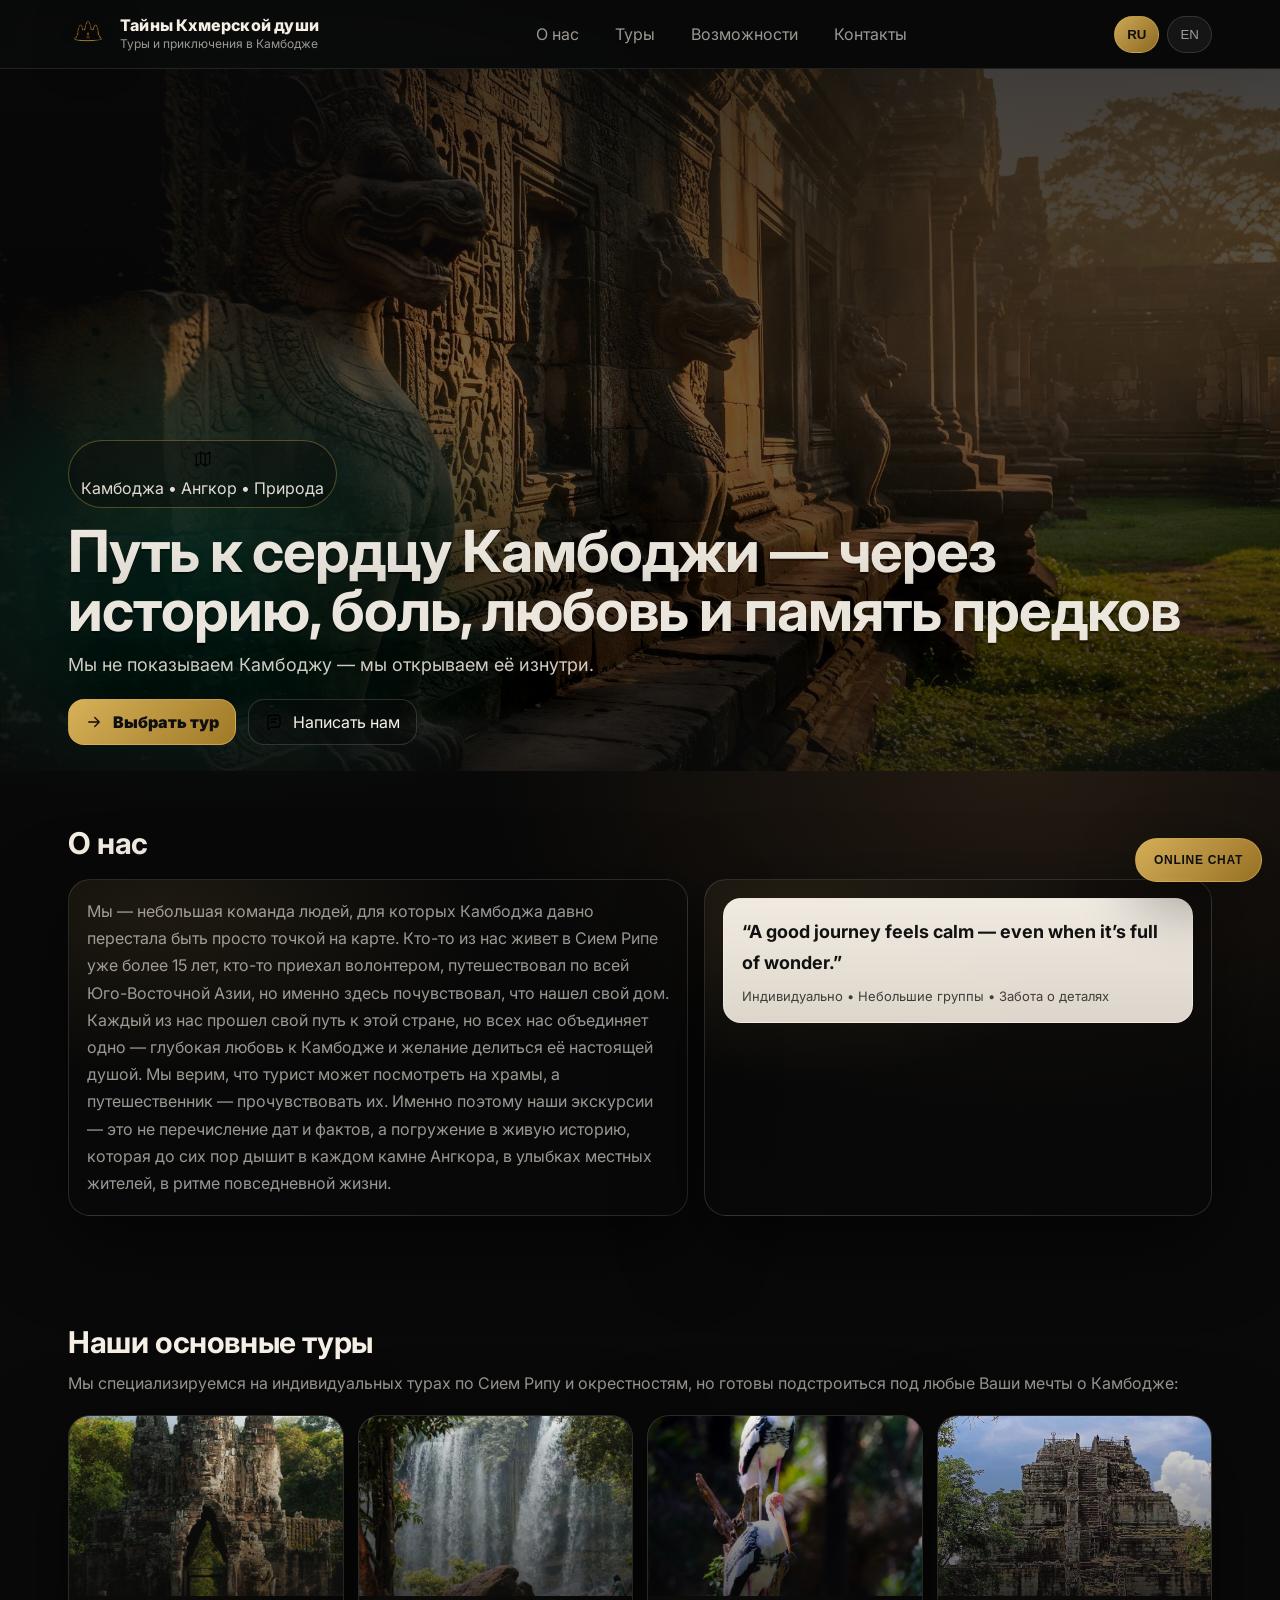
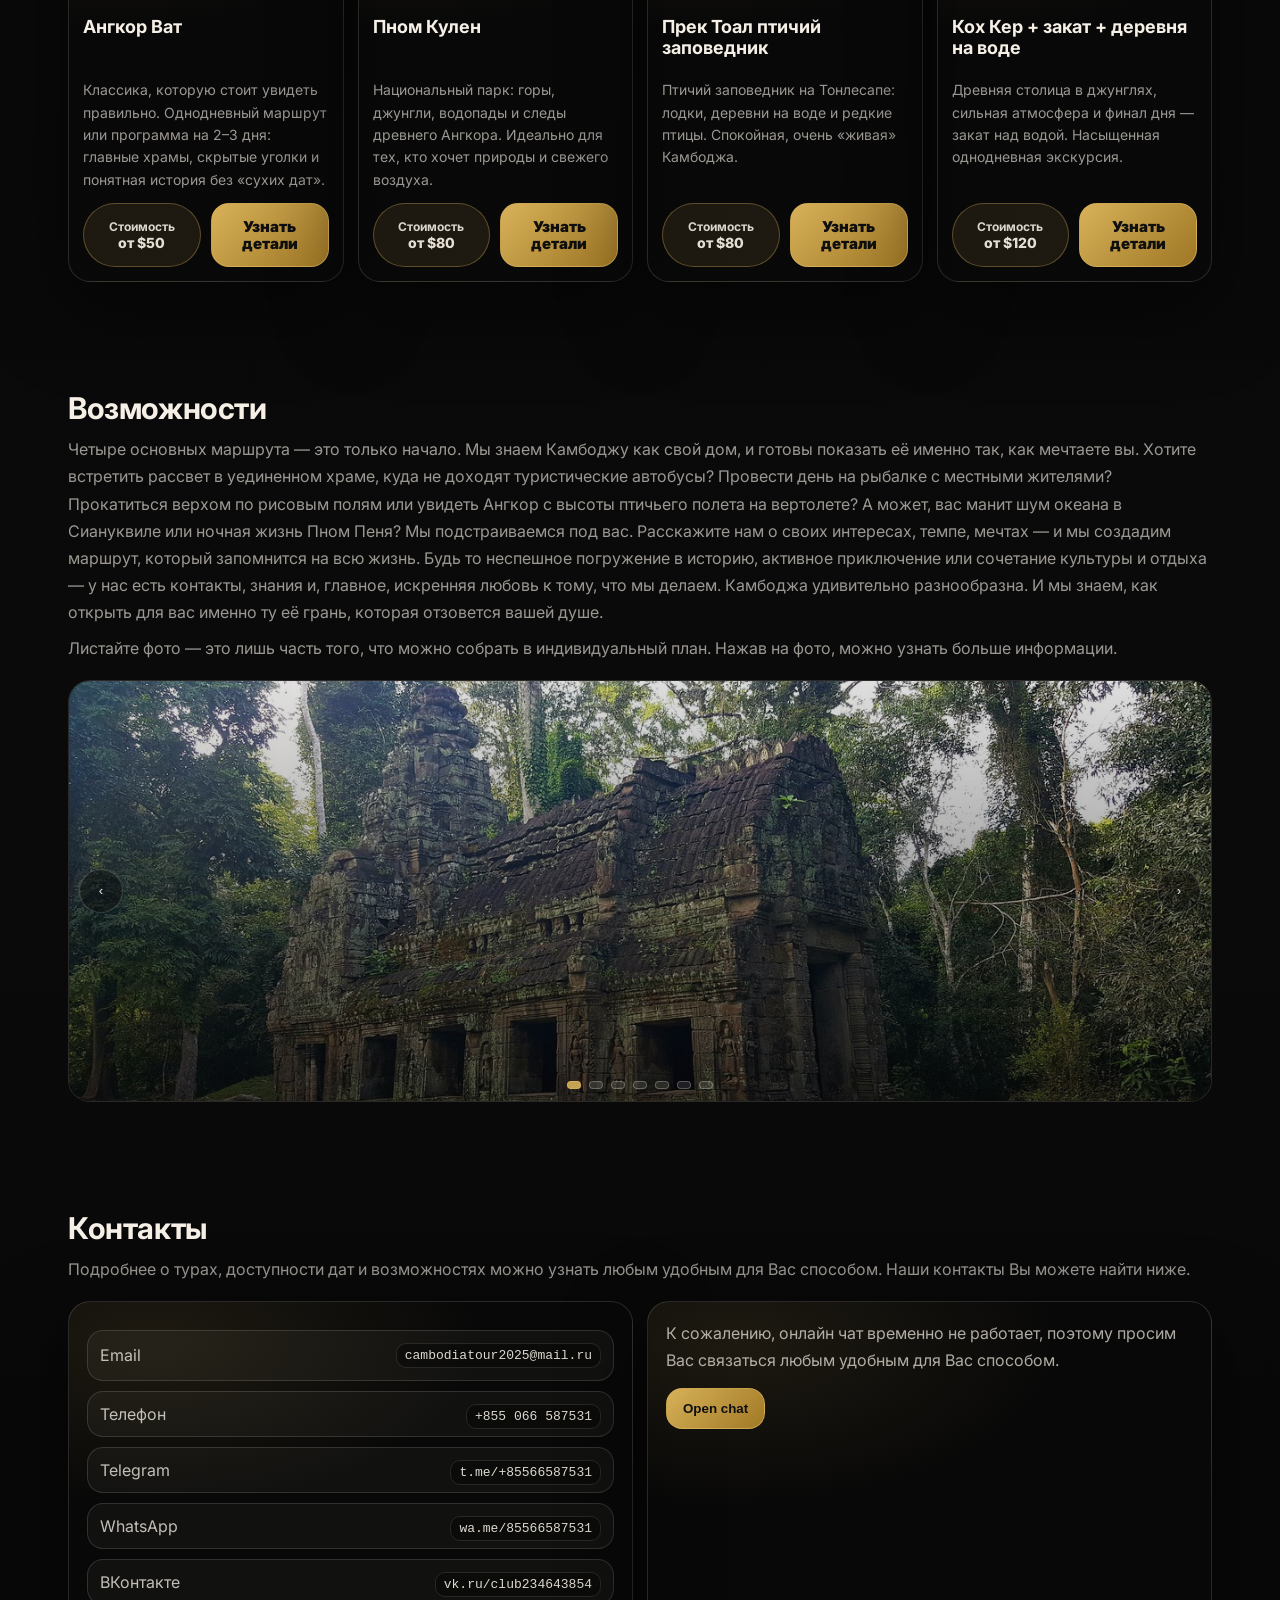
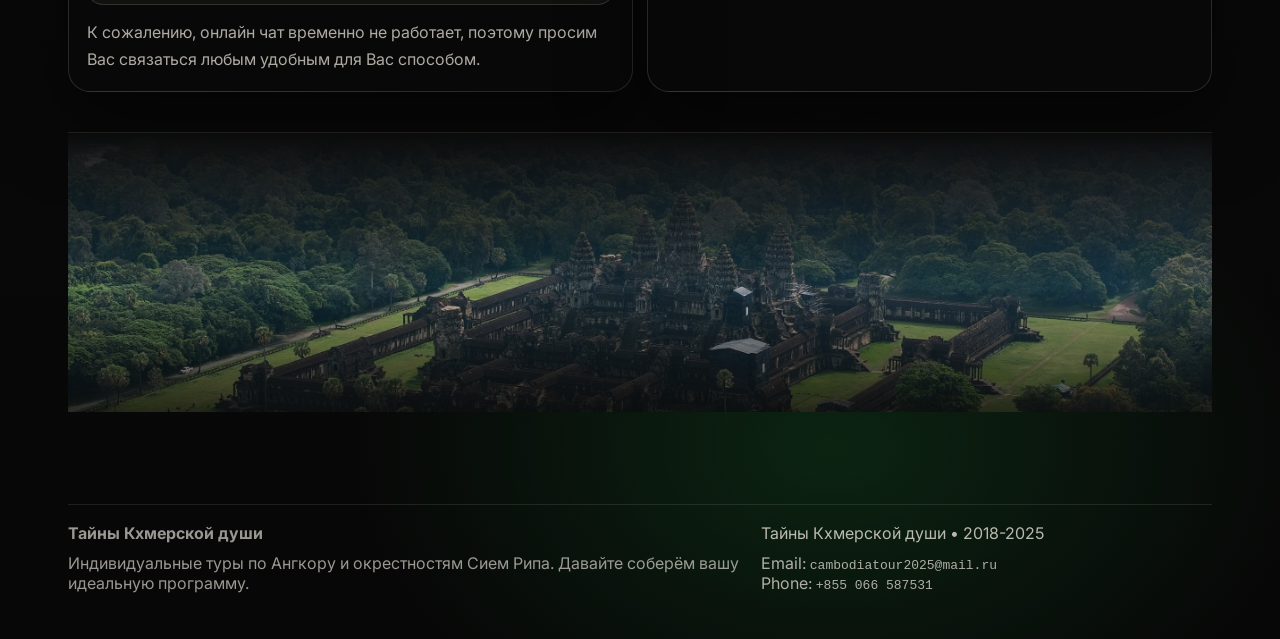
==== commit fab4660e: "edit chat messages" ====
--- a/index.html
+++ b/index.html
@@ -228,7 +228,7 @@
       <button id="chatClose" aria-label="Close">✕</button>
     </div>
     <div class="chat-body" id="chatBody">
-      <div class="msg">👋 Привет! Напишите свои предпочтения и интересы — предложу туры, маршруты.</div>
+      <div class="msg">👋 Привет! Чат временно не работает, поэтому просим связаться с нами любым удобным для вас способом: Telegram - t.me/+85566587531, WhatsApp - wa.me/85566587531 или VK - vk.ru/club234643854.</div>
     </div>
     <div class="chat-input">
       <input id="chatInput" placeholder="Message..." />
--- a/css/styles.css
+++ b/css/styles.css
@@ -312,7 +312,7 @@
 .tour-detail{display:grid;grid-template-columns:1.1fr .9fr;gap:26px;align-items:start}
 .tour-detail__text h1{margin:0 0 10px}
 .tour-detail__text .muted{margin:0 0 14px;color:rgba(245,239,230,.75)}
-.tour-detail__text .prose{color:rgba(245,239,230,.88);line-height:1.65}
+.tour-detail__text .prose{color:rgba(245,239,230,.88);line-height:1.65;white-space:pre-line;}
 .tour-detail__text .actions{margin-top:18px;display:flex;gap:12px;flex-wrap:wrap}
 .tour-gallery{display:grid;grid-template-columns:1fr;gap:12px}
 .tour-gallery img{width:100%;height:260px;object-fit:cover;border-radius:18px;border:1px solid rgba(245,239,230,.12)}
